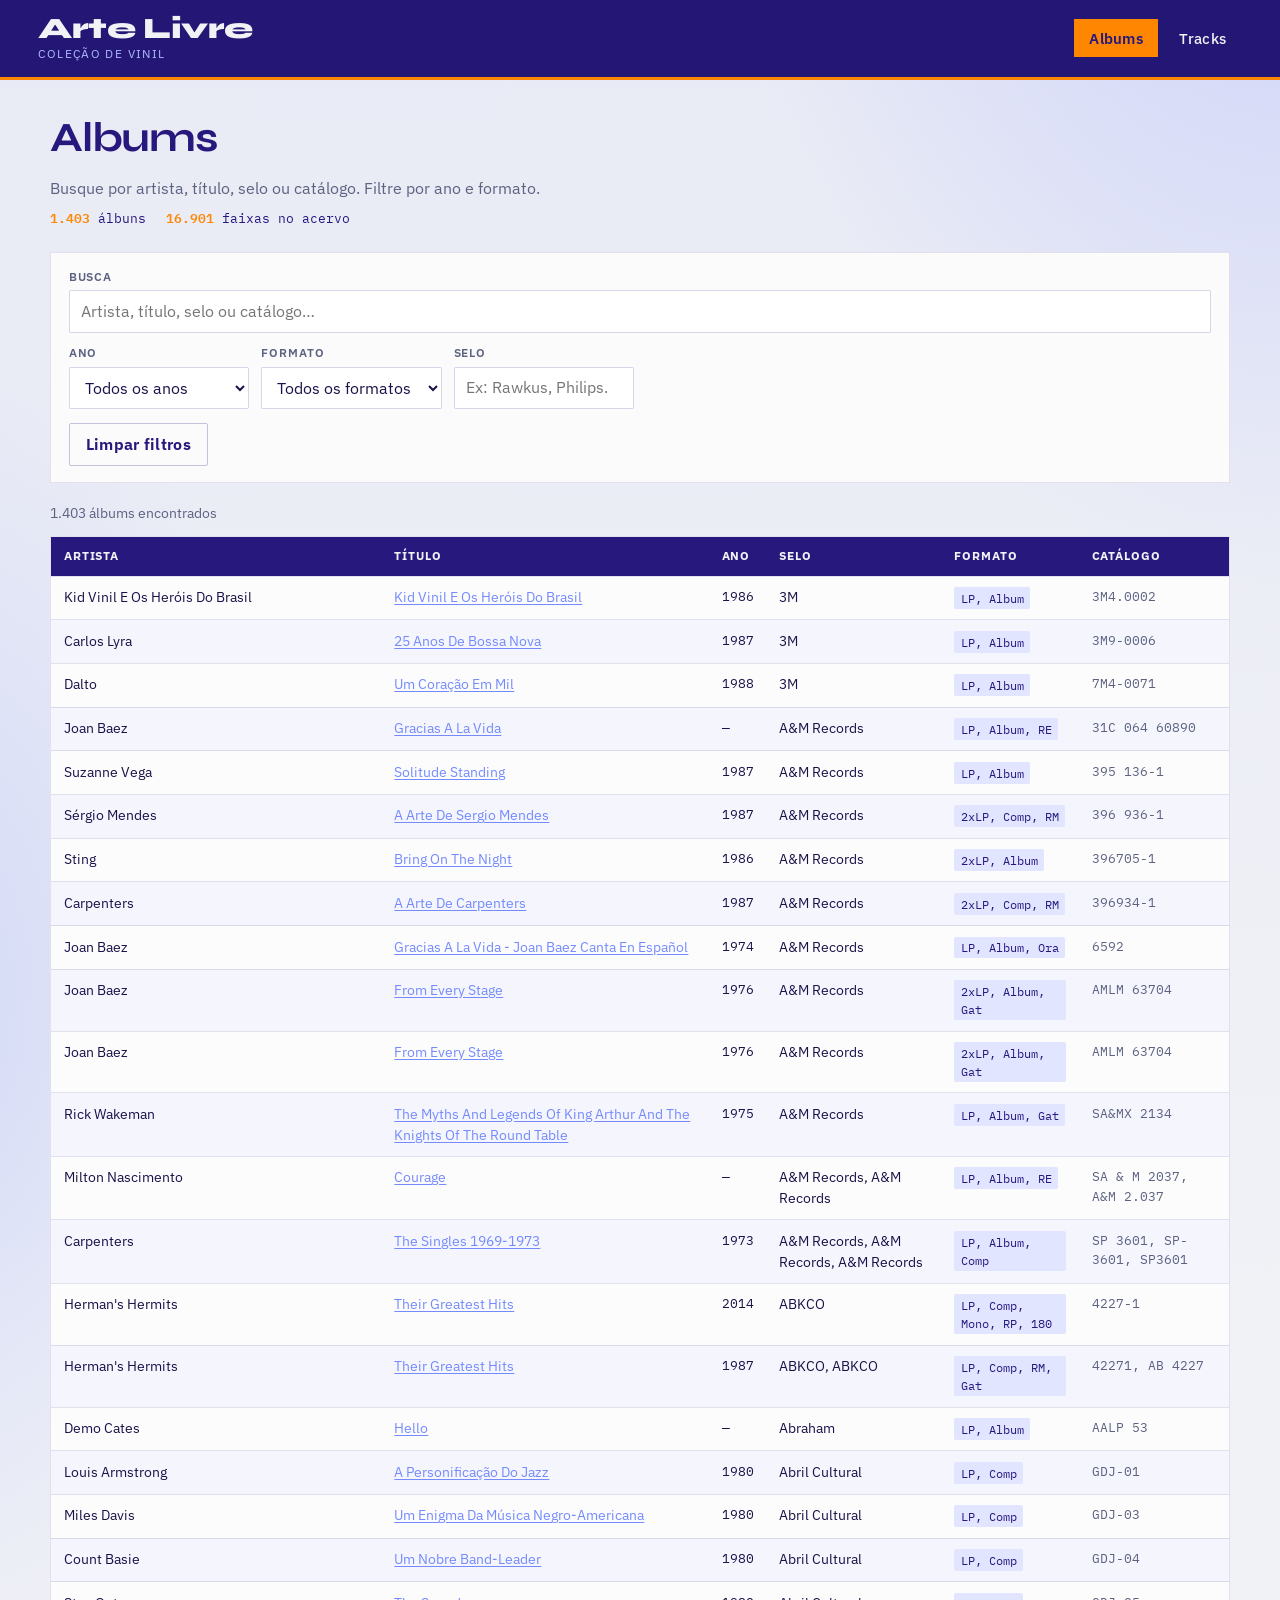
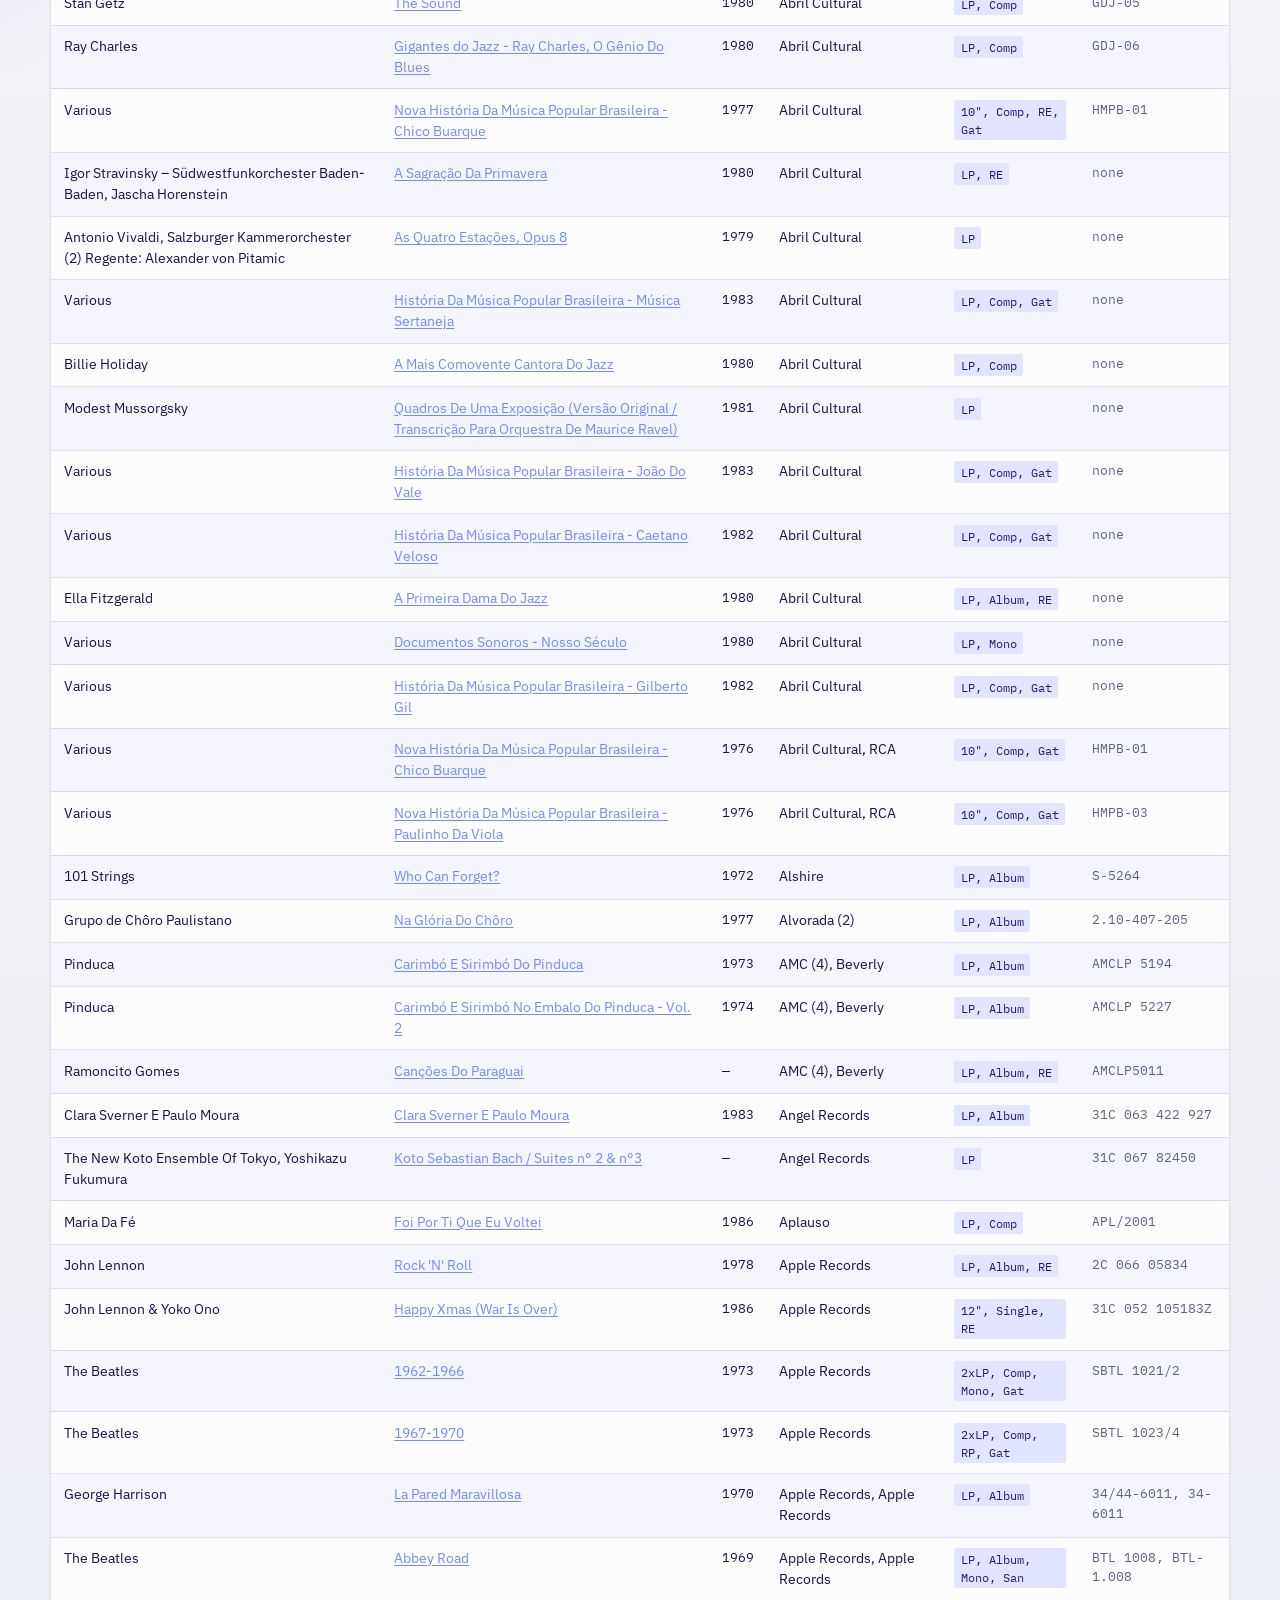
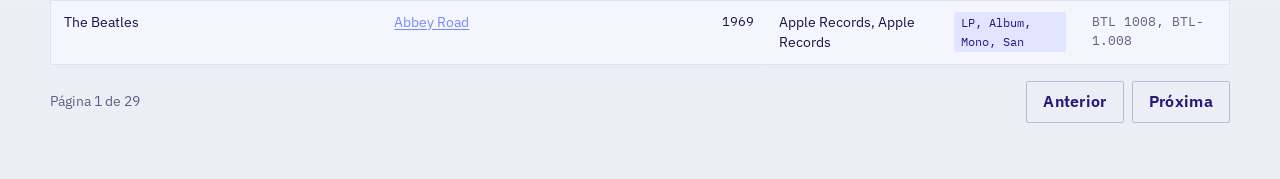
==== albums.html @ 05a605f6 "Add Arte Livre vinyl collection static site. Browse albums and tracks with BPM/key filters, ready fo" ====
<!DOCTYPE html>
<html lang="pt-BR">
  <head>
    <meta charset="utf-8" />
    <meta name="viewport" content="width=device-width, initial-scale=1" />
    <title>Albums — Arte Livre</title>
    <meta name="description" content="Busca de álbuns na coleção de vinil Arte Livre." />
    <link rel="preconnect" href="https://fonts.googleapis.com" />
    <link rel="preconnect" href="https://fonts.gstatic.com" crossorigin />
    <link href="https://fonts.googleapis.com/css2?family=IBM+Plex+Mono:wght@400;500&family=IBM+Plex+Sans:wght@400;500;600&family=Syne:wght@700;800&display=swap" rel="stylesheet" />
    <link rel="stylesheet" href="css/styles.css" />
  </head>
  <body>
    <header class="site-header">
      <a class="brand" href="index.html">
        <span class="brand-name">Arte Livre</span>
        <span class="brand-tag">Coleção de vinil</span>
      </a>
      <nav class="nav" aria-label="Principal">
        <a href="albums.html" aria-current="page">Albums</a>
        <a href="tracks.html">Tracks</a>
      </nav>
    </header>

    <main class="shell">
      <div class="page-head">
        <h1>Albums</h1>
        <p>Busque por artista, título, selo ou catálogo. Filtre por ano e formato.</p>
        <div class="stats" id="stats"></div>
      </div>

      <div class="loading" id="loading">Carregando álbuns</div>

      <section class="filters" id="filters" hidden>
        <div class="filters-row">
          <div class="field field-wide">
            <label for="q">Busca</label>
            <input id="q" type="search" placeholder="Artista, título, selo ou catálogo…" autocomplete="off" />
          </div>
          <div class="field">
            <label for="year">Ano</label>
            <select id="year"></select>
          </div>
          <div class="field">
            <label for="format">Formato</label>
            <select id="format"></select>
          </div>
          <div class="field">
            <label for="label">Selo</label>
            <input id="label" type="search" placeholder="Ex: Rawkus, Philips…" autocomplete="off" />
          </div>
        </div>
        <div class="filters-actions">
          <button type="button" class="btn btn-ghost" id="clear">Limpar filtros</button>
        </div>
      </section>

      <section id="results" hidden>
        <p class="result-meta" id="result-meta"></p>
        <div class="table-wrap" id="table-wrap">
          <table>
            <thead>
              <tr>
                <th>Artista</th>
                <th>Título</th>
                <th>Ano</th>
                <th>Selo</th>
                <th>Formato</th>
                <th>Catálogo</th>
              </tr>
            </thead>
            <tbody id="tbody"></tbody>
          </table>
        </div>
        <div class="pager" id="pager"></div>
      </section>
    </main>

    <script src="js/common.js"></script>
    <script src="js/albums.js"></script>
  </body>
</html>
---- css/styles.css ----
:root {
  --indigo: #27187e;
  --cornflower: #758bfd;
  --periwinkle: #aeb8fe;
  --platinum: #f1f2f6;
  --orange: #ff8600;
  --ink: #1a1248;
  --muted: #5c6280;
  --line: color-mix(in srgb, var(--indigo) 12%, transparent);
  --radius: 2px;
  --font-display: "Syne", sans-serif;
  --font-body: "IBM Plex Sans", sans-serif;
  --font-mono: "IBM Plex Mono", monospace;
}

*,
*::before,
*::after {
  box-sizing: border-box;
}

html {
  scroll-behavior: smooth;
}

body {
  margin: 0;
  min-height: 100vh;
  font-family: var(--font-body);
  color: var(--ink);
  background:
    radial-gradient(ellipse 80% 50% at 100% -10%, color-mix(in srgb, var(--periwinkle) 55%, transparent), transparent 55%),
    radial-gradient(ellipse 60% 40% at -5% 30%, color-mix(in srgb, var(--cornflower) 22%, transparent), transparent 50%),
    linear-gradient(180deg, #e8eaf5 0%, var(--platinum) 40%, #eceef5 100%);
  line-height: 1.45;
}

a {
  color: inherit;
  text-decoration: none;
}

button,
input,
select {
  font: inherit;
}

[hidden] {
  display: none !important;
}

.site-header {
  position: sticky;
  top: 0;
  z-index: 20;
  display: flex;
  align-items: center;
  justify-content: space-between;
  gap: 1.5rem;
  padding: 0.9rem clamp(1rem, 3vw, 2.5rem);
  background: color-mix(in srgb, var(--indigo) 92%, black);
  color: var(--platinum);
  border-bottom: 3px solid var(--orange);
}

.brand {
  display: flex;
  flex-direction: column;
  gap: 0.1rem;
  min-width: 0;
}

.brand-name {
  font-family: var(--font-display);
  font-weight: 800;
  font-size: clamp(1.35rem, 2.5vw, 1.85rem);
  letter-spacing: -0.02em;
  line-height: 1;
}

.brand-tag {
  font-size: 0.72rem;
  letter-spacing: 0.12em;
  text-transform: uppercase;
  color: var(--periwinkle);
}

.nav {
  display: flex;
  gap: 0.35rem;
}

.nav a {
  padding: 0.45rem 0.9rem;
  border: 1px solid transparent;
  font-size: 0.92rem;
  font-weight: 500;
  letter-spacing: 0.02em;
  transition: background 0.2s ease, border-color 0.2s ease, color 0.2s ease;
}

.nav a:hover {
  background: color-mix(in srgb, var(--cornflower) 25%, transparent);
}

.nav a[aria-current="page"] {
  background: var(--orange);
  color: var(--indigo);
  font-weight: 600;
}

.shell {
  width: min(1180px, calc(100% - 2rem));
  margin: 0 auto;
  padding: 1.75rem 0 3.5rem;
}

.page-head {
  display: grid;
  gap: 0.55rem;
  margin-bottom: 1.5rem;
  animation: rise 0.55s ease both;
}

.page-head h1 {
  margin: 0;
  font-family: var(--font-display);
  font-weight: 700;
  font-size: clamp(1.8rem, 4vw, 2.6rem);
  letter-spacing: -0.03em;
  color: var(--indigo);
}

.page-head p {
  margin: 0;
  max-width: 42rem;
  color: var(--muted);
}

.stats {
  display: flex;
  flex-wrap: wrap;
  gap: 0.75rem 1.25rem;
  font-family: var(--font-mono);
  font-size: 0.82rem;
  color: var(--indigo);
}

.stats strong {
  color: var(--orange);
  font-weight: 600;
}

.filters {
  display: grid;
  gap: 0.85rem;
  margin-bottom: 1.25rem;
  padding: 1rem 1.1rem;
  background: color-mix(in srgb, white 72%, var(--platinum));
  border: 1px solid var(--line);
  animation: rise 0.65s ease 0.05s both;
}

.filters-row {
  display: grid;
  grid-template-columns: repeat(auto-fit, minmax(160px, 1fr));
  gap: 0.75rem;
}

.field {
  display: grid;
  gap: 0.3rem;
}

.field label {
  font-size: 0.72rem;
  font-weight: 600;
  letter-spacing: 0.08em;
  text-transform: uppercase;
  color: var(--muted);
}

.field input,
.field select {
  width: 100%;
  padding: 0.55rem 0.7rem;
  border: 1px solid color-mix(in srgb, var(--indigo) 18%, transparent);
  background: white;
  color: var(--ink);
  border-radius: var(--radius);
}

.field input:focus,
.field select:focus {
  outline: 2px solid var(--cornflower);
  outline-offset: 1px;
  border-color: var(--cornflower);
}

.field-wide {
  grid-column: 1 / -1;
}

.filters-actions {
  display: flex;
  flex-wrap: wrap;
  align-items: center;
  gap: 0.75rem;
}

.btn {
  appearance: none;
  border: none;
  cursor: pointer;
  padding: 0.55rem 1rem;
  background: var(--orange);
  color: var(--indigo);
  font-weight: 650;
  letter-spacing: 0.02em;
  border-radius: var(--radius);
  transition: transform 0.15s ease, filter 0.15s ease;
}

.btn:hover {
  filter: brightness(1.05);
  transform: translateY(-1px);
}

.btn-ghost {
  background: transparent;
  color: var(--indigo);
  border: 1px solid color-mix(in srgb, var(--indigo) 25%, transparent);
}

.btn-ghost:hover {
  background: color-mix(in srgb, var(--periwinkle) 35%, transparent);
}

.result-meta {
  margin: 0 0 0.75rem;
  font-size: 0.9rem;
  color: var(--muted);
}

.table-wrap {
  overflow: auto;
  border: 1px solid var(--line);
  background: color-mix(in srgb, white 80%, var(--platinum));
  animation: rise 0.7s ease 0.1s both;
}

table {
  width: 100%;
  border-collapse: collapse;
  font-size: 0.9rem;
}

thead th {
  position: sticky;
  top: 0;
  z-index: 1;
  padding: 0.7rem 0.8rem;
  text-align: left;
  font-size: 0.72rem;
  letter-spacing: 0.08em;
  text-transform: uppercase;
  color: var(--platinum);
  background: var(--indigo);
  white-space: nowrap;
}

tbody td {
  padding: 0.65rem 0.8rem;
  border-top: 1px solid var(--line);
  vertical-align: top;
}

tbody tr {
  transition: background 0.15s ease;
}

tbody tr:hover {
  background: color-mix(in srgb, var(--periwinkle) 28%, transparent);
}

tbody tr:nth-child(even) {
  background: color-mix(in srgb, var(--periwinkle) 10%, transparent);
}

tbody tr:nth-child(even):hover {
  background: color-mix(in srgb, var(--periwinkle) 32%, transparent);
}

.mono {
  font-family: var(--font-mono);
  font-size: 0.84rem;
}

.muted {
  color: var(--muted);
}

.badge {
  display: inline-block;
  padding: 0.12rem 0.4rem;
  font-family: var(--font-mono);
  font-size: 0.78rem;
  background: color-mix(in srgb, var(--cornflower) 22%, white);
  color: var(--indigo);
  border-radius: var(--radius);
}

.badge-accent {
  background: color-mix(in srgb, var(--orange) 22%, white);
}

.empty {
  padding: 2.5rem 1rem;
  text-align: center;
  color: var(--muted);
}

.pager {
  display: flex;
  flex-wrap: wrap;
  align-items: center;
  justify-content: space-between;
  gap: 0.75rem;
  margin-top: 1rem;
}

.pager-info {
  font-size: 0.85rem;
  color: var(--muted);
}

.pager-btns {
  display: flex;
  gap: 0.5rem;
}

.loading {
  display: grid;
  place-items: center;
  min-height: 12rem;
  color: var(--muted);
  font-family: var(--font-mono);
}

.loading::after {
  content: "";
  width: 1.4rem;
  height: 1.4rem;
  margin-left: 0.75rem;
  border: 2px solid var(--periwinkle);
  border-top-color: var(--orange);
  border-radius: 50%;
  animation: spin 0.7s linear infinite;
}

.home {
  min-height: calc(100vh - 4rem);
  display: grid;
  align-content: center;
  gap: 1.5rem;
  padding: 2rem 0 4rem;
}

.home-brand {
  font-family: var(--font-display);
  font-weight: 800;
  font-size: clamp(3rem, 10vw, 6.5rem);
  line-height: 0.9;
  letter-spacing: -0.04em;
  color: var(--indigo);
  animation: rise 0.6s ease both;
}

.home-lead {
  max-width: 28rem;
  margin: 0;
  font-size: 1.1rem;
  color: var(--muted);
  animation: rise 0.7s ease 0.08s both;
}

.home-ctas {
  display: flex;
  flex-wrap: wrap;
  gap: 0.75rem;
  animation: rise 0.75s ease 0.14s both;
}

.home-ctas a {
  display: inline-flex;
  align-items: center;
  padding: 0.85rem 1.35rem;
  font-family: var(--font-display);
  font-weight: 700;
  font-size: 1.05rem;
  letter-spacing: -0.01em;
  transition: transform 0.15s ease, background 0.15s ease;
}

.home-ctas a:first-child {
  background: var(--orange);
  color: var(--indigo);
}

.home-ctas a:last-child {
  background: var(--indigo);
  color: var(--platinum);
}

.home-ctas a:hover {
  transform: translateY(-2px);
}

.home-meta {
  font-family: var(--font-mono);
  font-size: 0.85rem;
  color: var(--indigo);
  animation: rise 0.8s ease 0.2s both;
}

.discogs-link {
  color: var(--cornflower);
  text-decoration: underline;
  text-underline-offset: 2px;
}

.discogs-link:hover {
  color: var(--orange);
}

@media (max-width: 720px) {
  .site-header {
    flex-direction: column;
    align-items: flex-start;
  }

  .nav {
    width: 100%;
  }

  .nav a {
    flex: 1;
    text-align: center;
  }

  table {
    font-size: 0.82rem;
  }

  thead th,
  tbody td {
    padding: 0.5rem 0.55rem;
  }
}

@keyframes rise {
  from {
    opacity: 0;
    transform: translateY(10px);
  }
  to {
    opacity: 1;
    transform: translateY(0);
  }
}

@keyframes spin {
  to {
    transform: rotate(360deg);
  }
}

@media (prefers-reduced-motion: reduce) {
  *,
  *::before,
  *::after {
    animation: none !important;
    transition: none !important;
  }
}
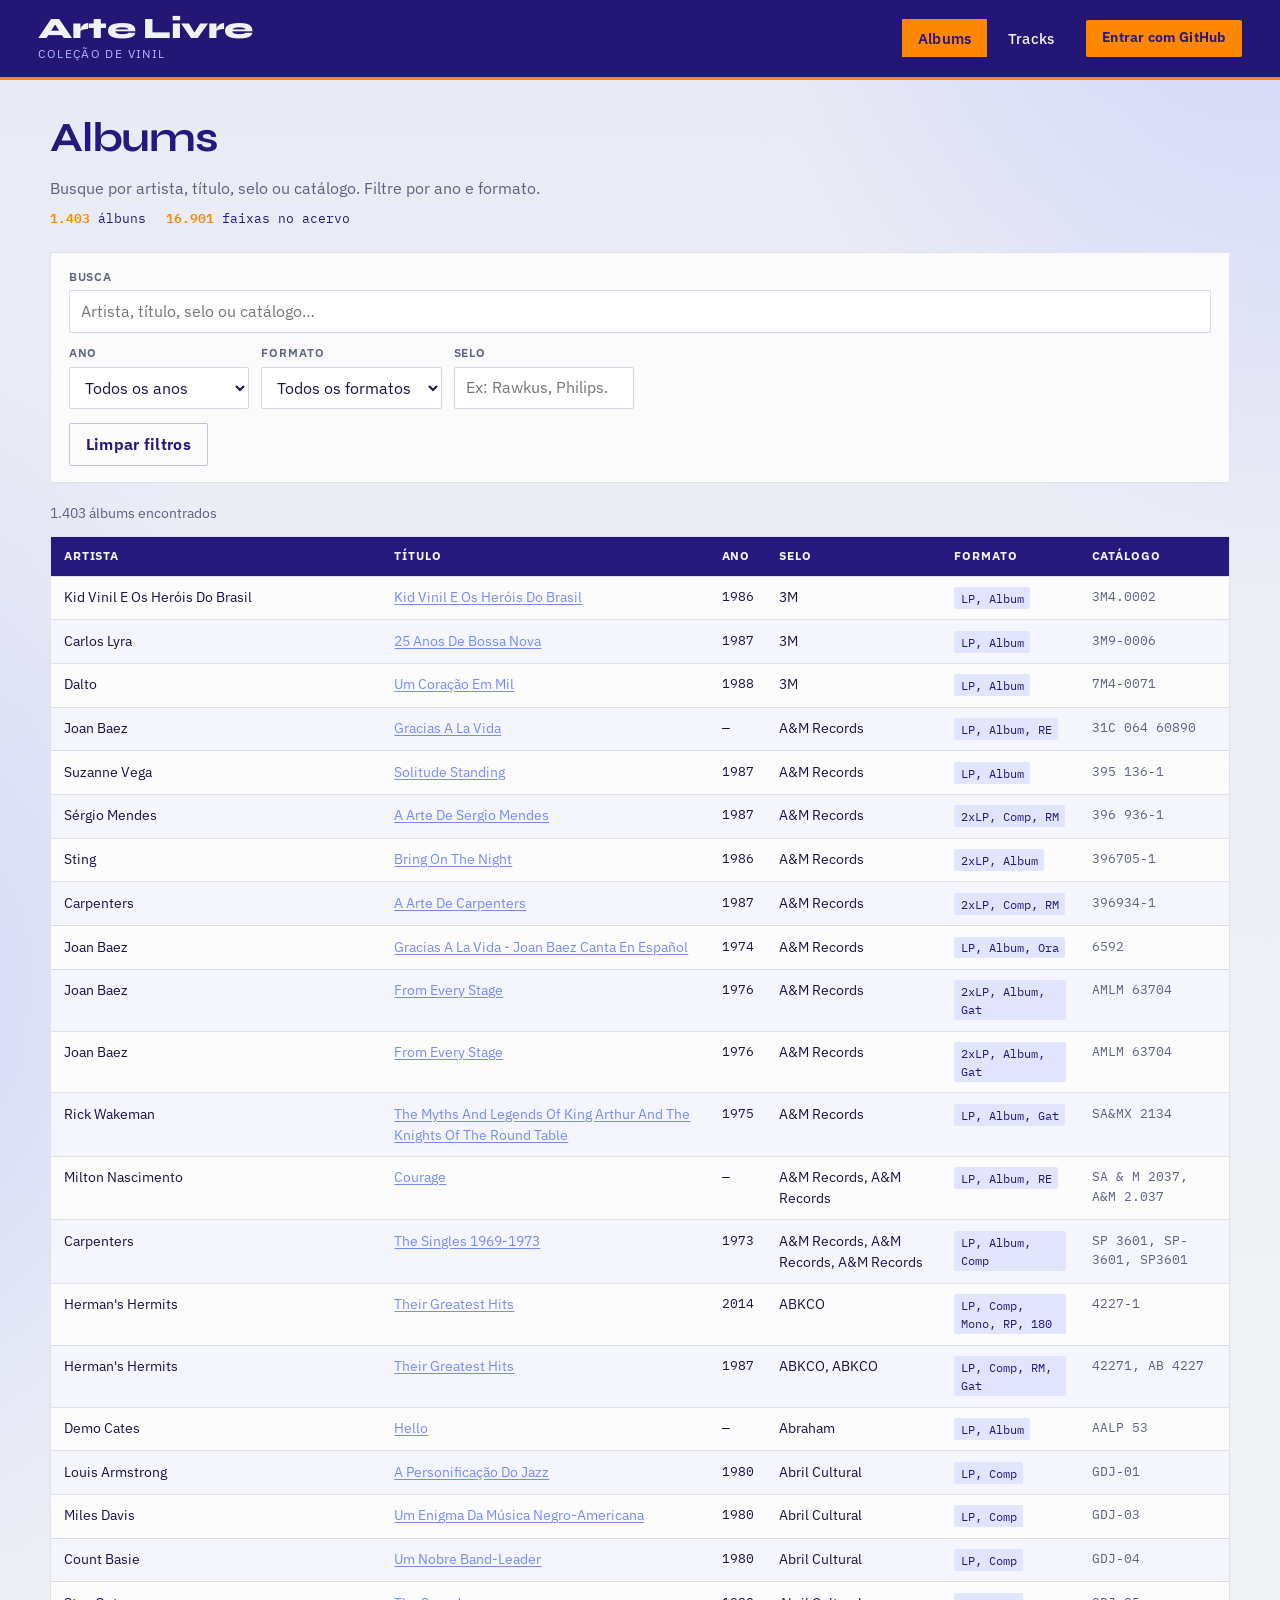
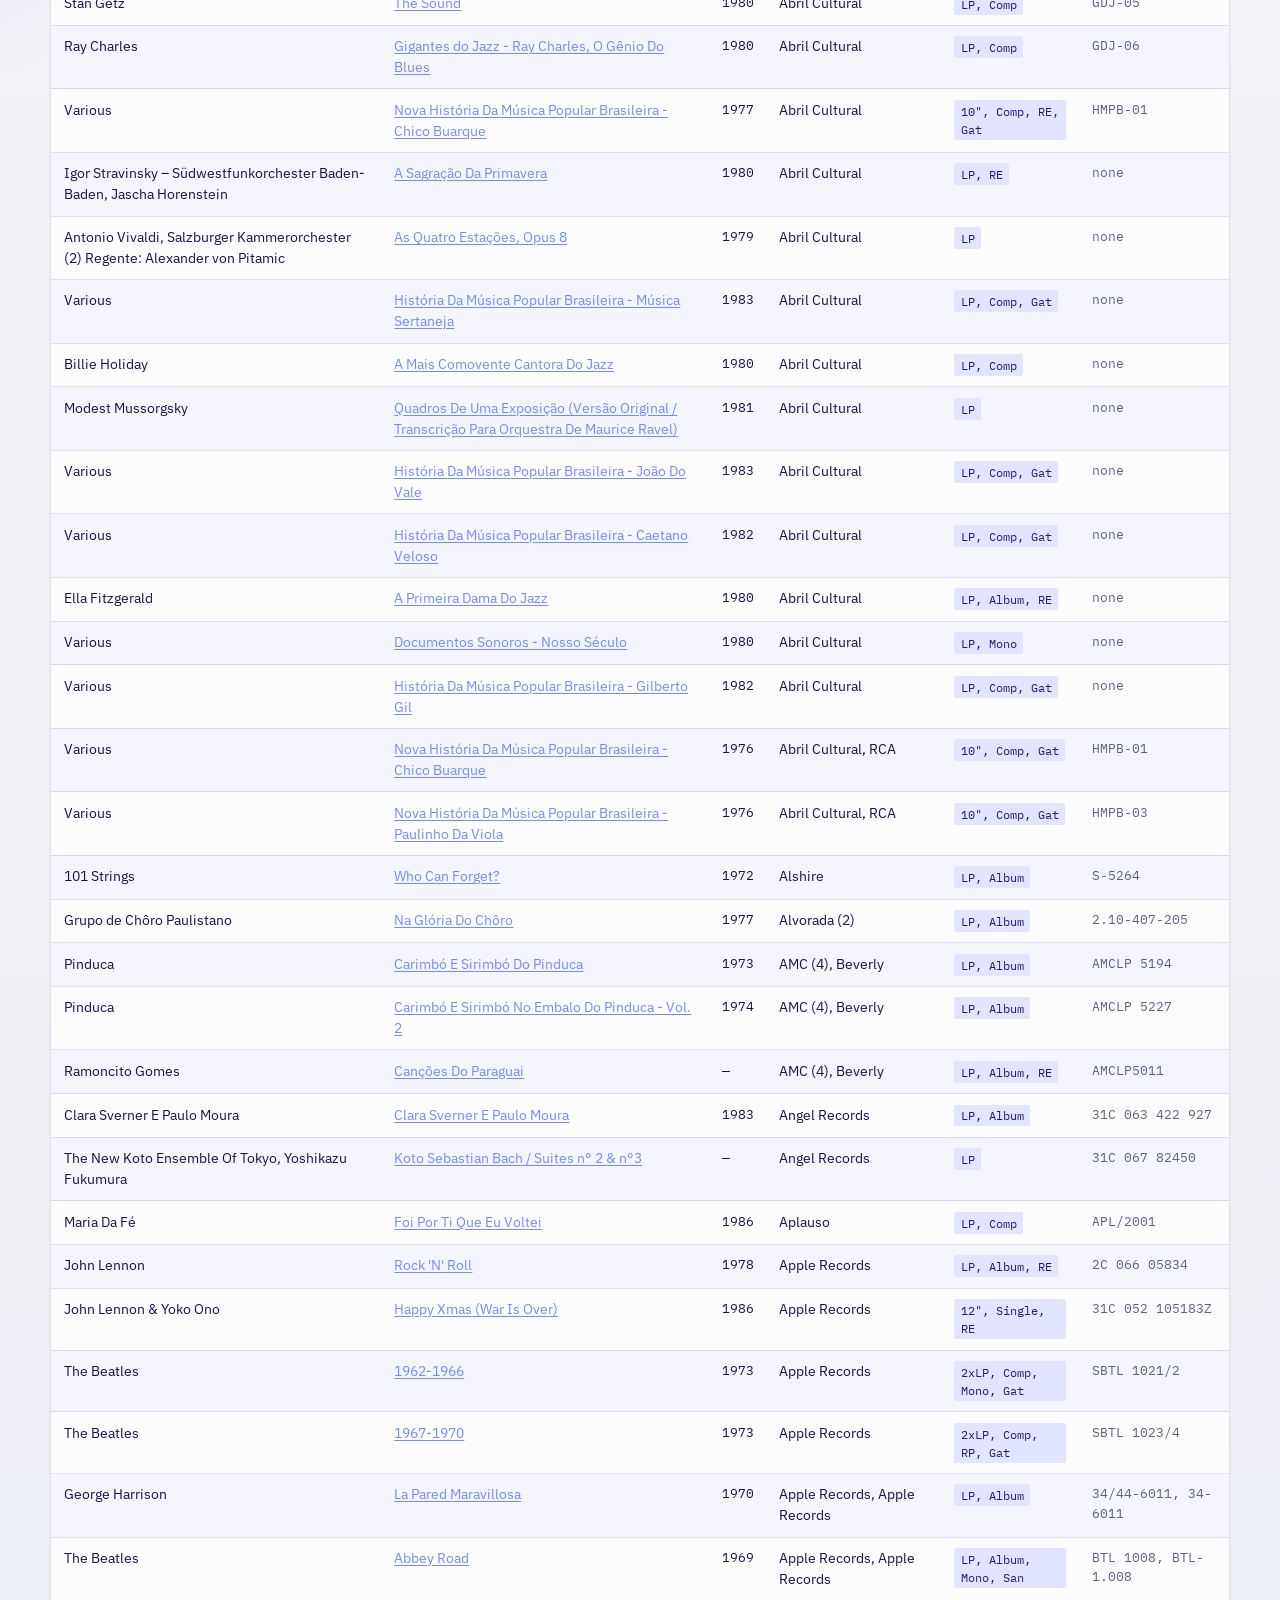
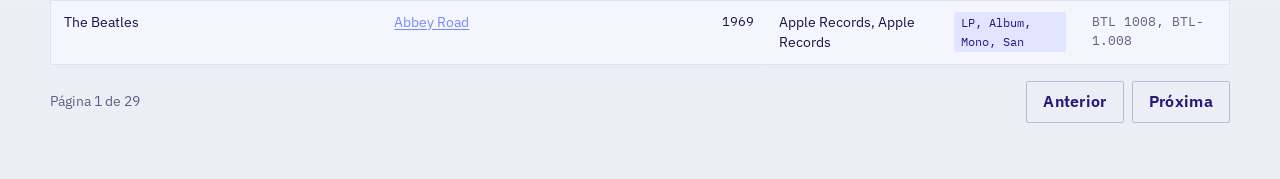
==== commit ef5f6f04: "Add GitHub login and track BPM/key editing via Cloudflare Worker. Only dedemenezes can authenticate;" ====
--- a/albums.html
+++ b/albums.html
@@ -16,10 +16,13 @@
         <span class="brand-name">Arte Livre</span>
         <span class="brand-tag">Coleção de vinil</span>
       </a>
-      <nav class="nav" aria-label="Principal">
-        <a href="albums.html" aria-current="page">Albums</a>
-        <a href="tracks.html">Tracks</a>
-      </nav>
+      <div class="header-right">
+        <nav class="nav" aria-label="Principal">
+          <a href="albums.html" aria-current="page">Albums</a>
+          <a href="tracks.html">Tracks</a>
+        </nav>
+        <div id="auth-controls" class="auth-controls"></div>
+      </div>
     </header>
 
     <main class="shell">
@@ -76,7 +79,12 @@
       </section>
     </main>
 
+    <script src="js/config.js"></script>
     <script src="js/common.js"></script>
+    <script src="js/auth.js"></script>
+    <script>
+      window.ArteLivreAuth.mountHeaderControls(document.getElementById("auth-controls"));
+    </script>
     <script src="js/albums.js"></script>
   </body>
 </html>
--- a/css/styles.css
+++ b/css/styles.css
@@ -64,6 +64,71 @@
   border-bottom: 3px solid var(--orange);
 }
 
+.header-right {
+  display: flex;
+  align-items: center;
+  gap: 1rem;
+  flex-wrap: wrap;
+  justify-content: flex-end;
+}
+
+.auth-controls {
+  display: flex;
+  align-items: center;
+  gap: 0.5rem;
+}
+
+.auth-status {
+  font-family: var(--font-mono);
+  font-size: 0.8rem;
+  color: var(--periwinkle);
+}
+
+.auth-btn {
+  padding: 0.4rem 0.75rem;
+  font-size: 0.85rem;
+}
+
+.edit-bar {
+  display: flex;
+  flex-wrap: wrap;
+  align-items: center;
+  justify-content: space-between;
+  gap: 0.75rem;
+  margin-bottom: 1rem;
+  padding: 0.75rem 1rem;
+  background: color-mix(in srgb, var(--orange) 14%, white);
+  border: 1px solid color-mix(in srgb, var(--orange) 45%, transparent);
+}
+
+.edit-status {
+  font-size: 0.9rem;
+  color: var(--indigo);
+}
+
+.edit-actions {
+  display: flex;
+  gap: 0.5rem;
+}
+
+.cell-input {
+  width: 100%;
+  min-width: 4.5rem;
+  max-width: 8rem;
+  padding: 0.35rem 0.45rem;
+  border: 1px solid color-mix(in srgb, var(--indigo) 20%, transparent);
+  border-radius: var(--radius);
+  background: white;
+}
+
+.cell-input-sm {
+  max-width: 4.5rem;
+}
+
+.row-edited {
+  background: color-mix(in srgb, var(--orange) 12%, transparent) !important;
+}
+
 .brand {
   display: flex;
   flex-direction: column;
